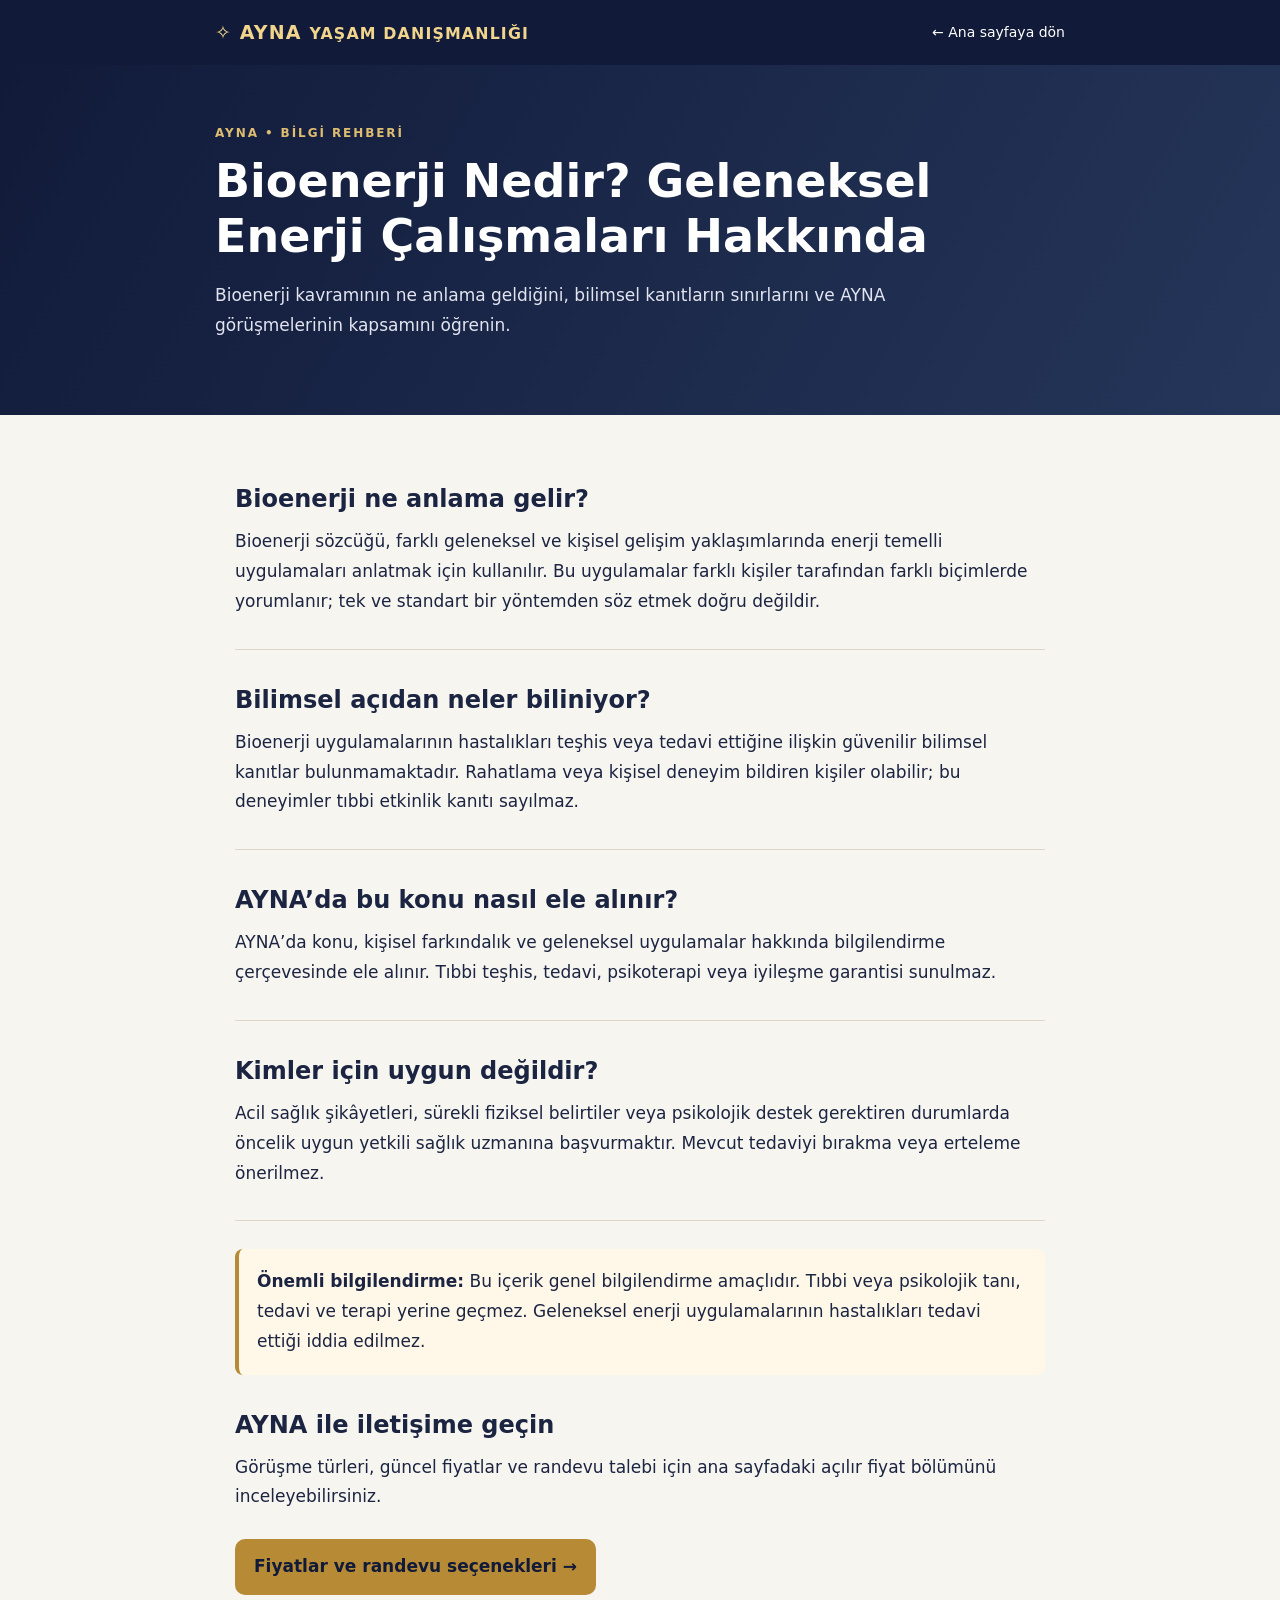
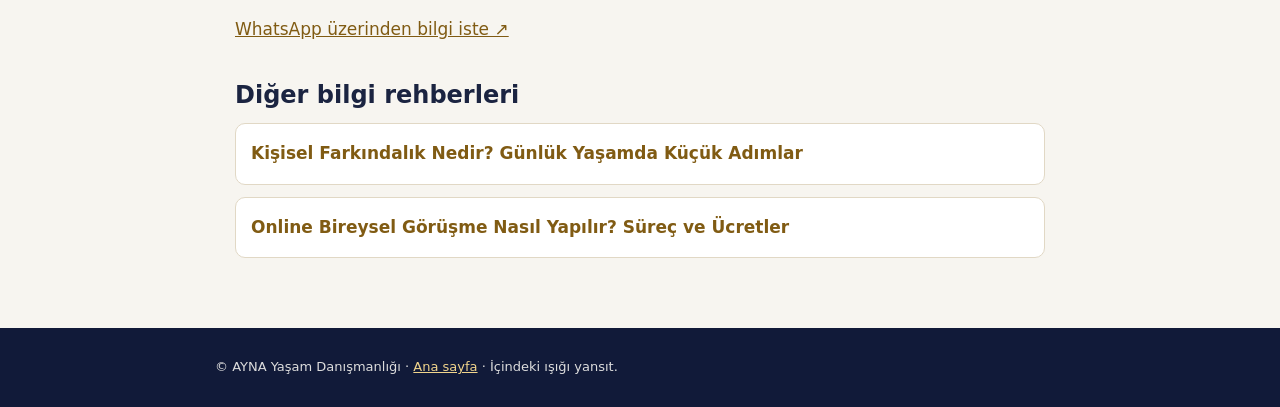
==== bioenerji-nedir.html @ 04099e5f "Add files via upload" ====
<!doctype html><html lang="tr"><head><meta charset="utf-8"><meta name="viewport" content="width=device-width, initial-scale=1"><title>Bioenerji Nedir? Geleneksel Enerji Çalışmaları Hakkında | AYNA Yaşam Danışmanlığı</title><meta name="description" content="Bioenerji kavramının ne anlama geldiğini, bilimsel kanıtların sınırlarını ve AYNA görüşmelerinin kapsamını öğrenin."><meta name="robots" content="index,follow"><link rel="canonical" href="https://mesut5556.github.io/ayna-yasam-danismanligi/bioenerji-nedir.html"><meta property="og:type" content="article"><meta property="og:title" content="Bioenerji Nedir? Geleneksel Enerji Çalışmaları Hakkında"><meta property="og:description" content="Bioenerji kavramının ne anlama geldiğini, bilimsel kanıtların sınırlarını ve AYNA görüşmelerinin kapsamını öğrenin."><meta property="og:url" content="https://mesut5556.github.io/ayna-yasam-danismanligi/bioenerji-nedir.html"><meta property="og:image" content="https://mesut5556.github.io/ayna-yasam-danismanligi/ayna-kapak.png"><link rel="stylesheet" href="bilgi-stil.css"><script type="application/ld+json">{"@context": "https://schema.org", "@type": "Article", "headline": "Bioenerji Nedir? Geleneksel Enerji Çalışmaları Hakkında", "description": "Bioenerji kavramının ne anlama geldiğini, bilimsel kanıtların sınırlarını ve AYNA görüşmelerinin kapsamını öğrenin.", "inLanguage": "tr-TR", "mainEntityOfPage": "https://mesut5556.github.io/ayna-yasam-danismanligi/bioenerji-nedir.html", "publisher": {"@type": "Organization", "name": "AYNA Yaşam Danışmanlığı", "url": "https://mesut5556.github.io/ayna-yasam-danismanligi/"}}</script></head><body><header class="top"><div class="inner"><a class="brand" href="https://mesut5556.github.io/ayna-yasam-danismanligi/">✧ AYNA <small>YAŞAM DANIŞMANLIĞI</small></a><a class="back" href="https://mesut5556.github.io/ayna-yasam-danismanligi/">← Ana sayfaya dön</a></div></header><main><div class="hero"><div class="inner"><div class="eyebrow">AYNA • BİLGİ REHBERİ</div><h1>Bioenerji Nedir? Geleneksel Enerji Çalışmaları Hakkında</h1><p class="lead">Bioenerji kavramının ne anlama geldiğini, bilimsel kanıtların sınırlarını ve AYNA görüşmelerinin kapsamını öğrenin.</p></div></div><article class="content"><section><h2>Bioenerji ne anlama gelir?</h2><p>Bioenerji sözcüğü, farklı geleneksel ve kişisel gelişim yaklaşımlarında enerji temelli uygulamaları anlatmak için kullanılır. Bu uygulamalar farklı kişiler tarafından farklı biçimlerde yorumlanır; tek ve standart bir yöntemden söz etmek doğru değildir.</p></section>
<section><h2>Bilimsel açıdan neler biliniyor?</h2><p>Bioenerji uygulamalarının hastalıkları teşhis veya tedavi ettiğine ilişkin güvenilir bilimsel kanıtlar bulunmamaktadır. Rahatlama veya kişisel deneyim bildiren kişiler olabilir; bu deneyimler tıbbi etkinlik kanıtı sayılmaz.</p></section>
<section><h2>AYNA’da bu konu nasıl ele alınır?</h2><p>AYNA’da konu, kişisel farkındalık ve geleneksel uygulamalar hakkında bilgilendirme çerçevesinde ele alınır. Tıbbi teşhis, tedavi, psikoterapi veya iyileşme garantisi sunulmaz.</p></section>
<section><h2>Kimler için uygun değildir?</h2><p>Acil sağlık şikâyetleri, sürekli fiziksel belirtiler veya psikolojik destek gerektiren durumlarda öncelik uygun yetkili sağlık uzmanına başvurmaktır. Mevcut tedaviyi bırakma veya erteleme önerilmez.</p></section><aside class="notice"><strong>Önemli bilgilendirme:</strong> Bu içerik genel bilgilendirme amaçlıdır. Tıbbi veya psikolojik tanı, tedavi ve terapi yerine geçmez. Geleneksel enerji uygulamalarının hastalıkları tedavi ettiği iddia edilmez.</aside><h2>AYNA ile iletişime geçin</h2><p>Görüşme türleri, güncel fiyatlar ve randevu talebi için ana sayfadaki açılır fiyat bölümünü inceleyebilirsiniz.</p><a class="cta" href="https://mesut5556.github.io/ayna-yasam-danismanligi/#fiyatlar">Fiyatlar ve randevu seçenekleri →</a><p><a href="https://wa.me/905447483471?text=Merhaba%2C%20AYNA%20Ya%C5%9Fam%20Dan%C4%B1%C5%9Fmanl%C4%B1%C4%9F%C4%B1%20hakk%C4%B1nda%20bilgi%20almak%20istiyorum." rel="noopener noreferrer" target="_blank">WhatsApp üzerinden bilgi iste ↗</a></p><h2>Diğer bilgi rehberleri</h2><nav class="related" aria-label="İlgili yazılar"><a href="kisisel-farkindalik-nedir.html">Kişisel Farkındalık Nedir? Günlük Yaşamda Küçük Adımlar</a>
<a href="online-gorusme-nasil-yapilir.html">Online Bireysel Görüşme Nasıl Yapılır? Süreç ve Ücretler</a></nav></article></main><footer class="bottom"><div class="inner">© AYNA Yaşam Danışmanlığı · <a href="https://mesut5556.github.io/ayna-yasam-danismanligi/">Ana sayfa</a> · İçindeki ışığı yansıt.</div></footer></body></html>
---- bilgi-stil.css ----
*{box-sizing:border-box}html{scroll-behavior:smooth}body{margin:0;background:#f7f5f0;color:#1b2441;font:17px/1.75 system-ui,-apple-system,Segoe UI,Arial,sans-serif}a{color:#805b13}a:focus-visible{outline:3px solid #c59b42;outline-offset:3px}.top{background:#111a39;color:#fff;padding:16px 20px}.top .inner{max-width:850px;margin:auto;display:flex;align-items:center;justify-content:space-between;gap:12px;flex-wrap:wrap}.brand{font-size:19px;letter-spacing:.06em;color:#f1d58c;text-decoration:none;font-weight:750}.back{color:#fff;text-decoration:none;font-size:14px}.hero{background:linear-gradient(120deg,#111a39,#25365a);color:#fff;padding:58px 20px}.hero .inner,.content,.bottom .inner{max-width:850px;margin:auto}.eyebrow{font-size:12px;letter-spacing:.16em;color:#dfbd70;font-weight:700;text-transform:uppercase}h1{font-size:clamp(30px,5vw,46px);line-height:1.18;margin:10px 0 18px}h2{font-size:24px;line-height:1.3;margin:35px 0 12px}p{margin:0 0 17px}.lead{color:#e2e5f0;max-width:690px}.content{padding:34px 20px 70px}.content section{border-bottom:1px solid #ddd6c7;padding-bottom:15px}.notice{background:#fff7e8;border-left:4px solid #b68b35;padding:18px;margin:28px 0;border-radius:8px}.cta{display:inline-block;background:#b78b35;color:#111a39;font-weight:750;padding:13px 19px;border-radius:10px;text-decoration:none;margin:10px 0 20px}.related{display:grid;gap:12px}.related a{display:block;padding:15px;background:white;border:1px solid #e1d8c5;border-radius:10px;text-decoration:none;font-weight:650}.bottom{background:#111a39;color:#ddd;padding:28px 20px;font-size:13px}.bottom a{color:#f1d58c}@media(max-width:520px){body{font-size:16px}.hero{padding:40px 20px}.top{padding:13px 16px}}
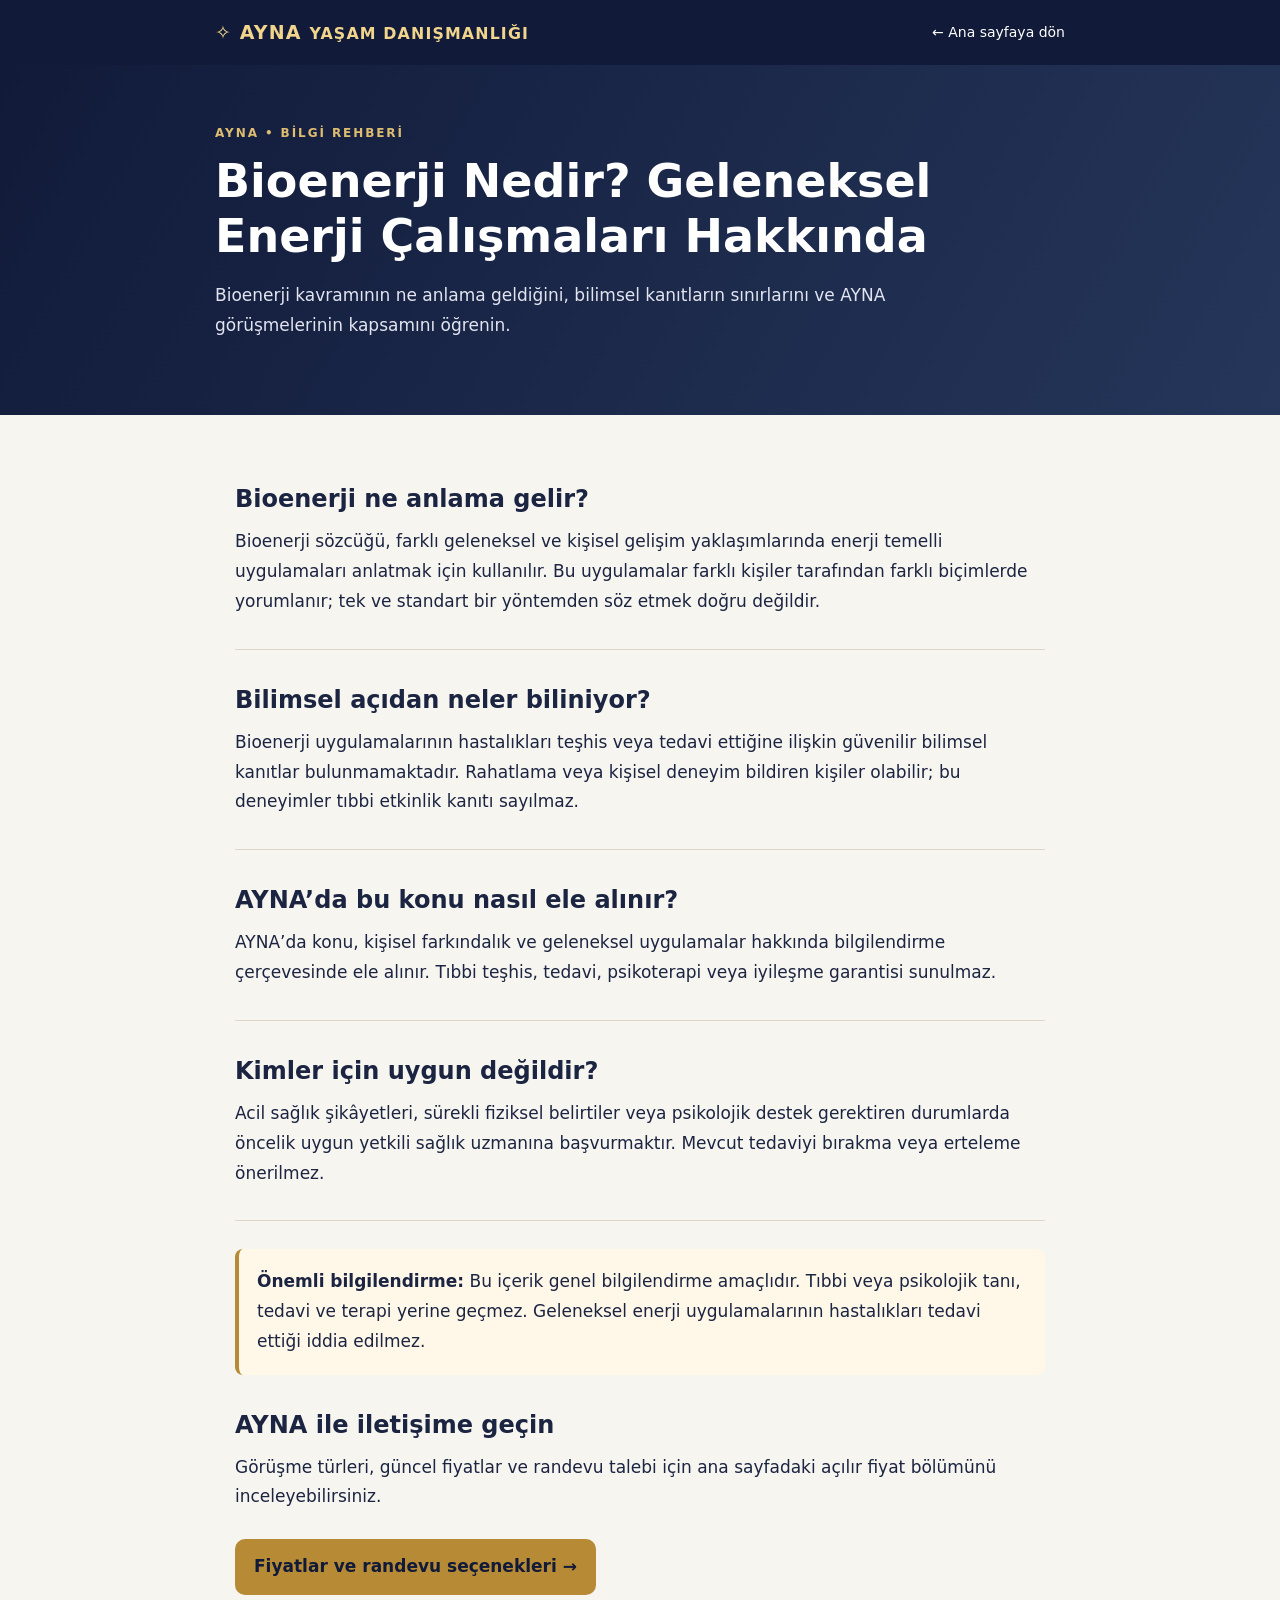
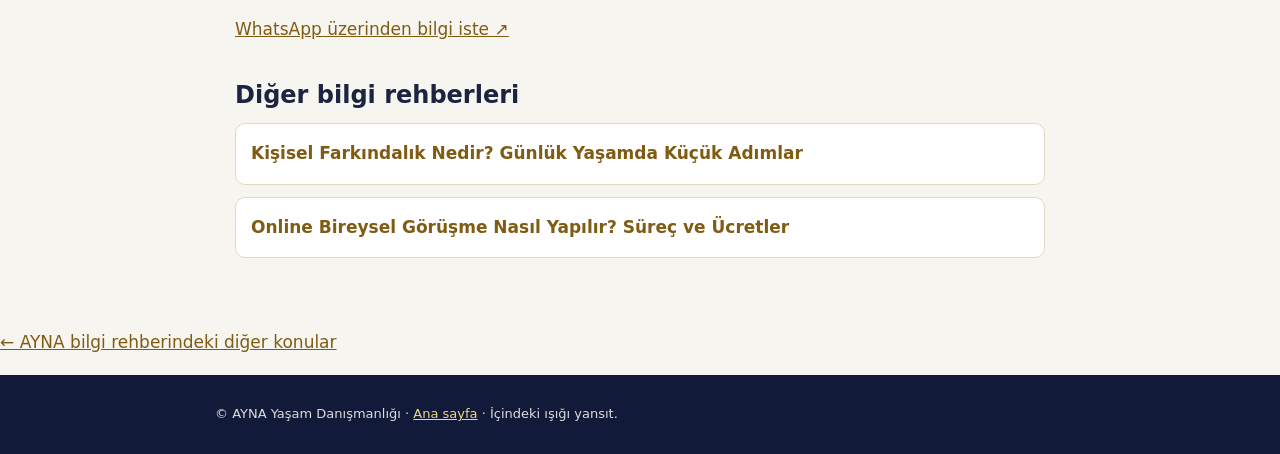
==== commit 94907388: "Add files via upload" ====
--- a/bioenerji-nedir.html
+++ b/bioenerji-nedir.html
@@ -2,4 +2,4 @@
 <section><h2>Bilimsel açıdan neler biliniyor?</h2><p>Bioenerji uygulamalarının hastalıkları teşhis veya tedavi ettiğine ilişkin güvenilir bilimsel kanıtlar bulunmamaktadır. Rahatlama veya kişisel deneyim bildiren kişiler olabilir; bu deneyimler tıbbi etkinlik kanıtı sayılmaz.</p></section>
 <section><h2>AYNA’da bu konu nasıl ele alınır?</h2><p>AYNA’da konu, kişisel farkındalık ve geleneksel uygulamalar hakkında bilgilendirme çerçevesinde ele alınır. Tıbbi teşhis, tedavi, psikoterapi veya iyileşme garantisi sunulmaz.</p></section>
 <section><h2>Kimler için uygun değildir?</h2><p>Acil sağlık şikâyetleri, sürekli fiziksel belirtiler veya psikolojik destek gerektiren durumlarda öncelik uygun yetkili sağlık uzmanına başvurmaktır. Mevcut tedaviyi bırakma veya erteleme önerilmez.</p></section><aside class="notice"><strong>Önemli bilgilendirme:</strong> Bu içerik genel bilgilendirme amaçlıdır. Tıbbi veya psikolojik tanı, tedavi ve terapi yerine geçmez. Geleneksel enerji uygulamalarının hastalıkları tedavi ettiği iddia edilmez.</aside><h2>AYNA ile iletişime geçin</h2><p>Görüşme türleri, güncel fiyatlar ve randevu talebi için ana sayfadaki açılır fiyat bölümünü inceleyebilirsiniz.</p><a class="cta" href="https://mesut5556.github.io/ayna-yasam-danismanligi/#fiyatlar">Fiyatlar ve randevu seçenekleri →</a><p><a href="https://wa.me/905447483471?text=Merhaba%2C%20AYNA%20Ya%C5%9Fam%20Dan%C4%B1%C5%9Fmanl%C4%B1%C4%9F%C4%B1%20hakk%C4%B1nda%20bilgi%20almak%20istiyorum." rel="noopener noreferrer" target="_blank">WhatsApp üzerinden bilgi iste ↗</a></p><h2>Diğer bilgi rehberleri</h2><nav class="related" aria-label="İlgili yazılar"><a href="kisisel-farkindalik-nedir.html">Kişisel Farkındalık Nedir? Günlük Yaşamda Küçük Adımlar</a>
-<a href="online-gorusme-nasil-yapilir.html">Online Bireysel Görüşme Nasıl Yapılır? Süreç ve Ücretler</a></nav></article></main><footer class="bottom"><div class="inner">© AYNA Yaşam Danışmanlığı · <a href="https://mesut5556.github.io/ayna-yasam-danismanligi/">Ana sayfa</a> · İçindeki ışığı yansıt.</div></footer></body></html>+<a href="online-gorusme-nasil-yapilir.html">Online Bireysel Görüşme Nasıl Yapılır? Süreç ve Ücretler</a></nav></article><p><a href="index.html#bilgi-rehberi">← AYNA bilgi rehberindeki diğer konular</a></p></main><footer class="bottom"><div class="inner">© AYNA Yaşam Danışmanlığı · <a href="https://mesut5556.github.io/ayna-yasam-danismanligi/">Ana sayfa</a> · İçindeki ışığı yansıt.</div></footer></body></html>
